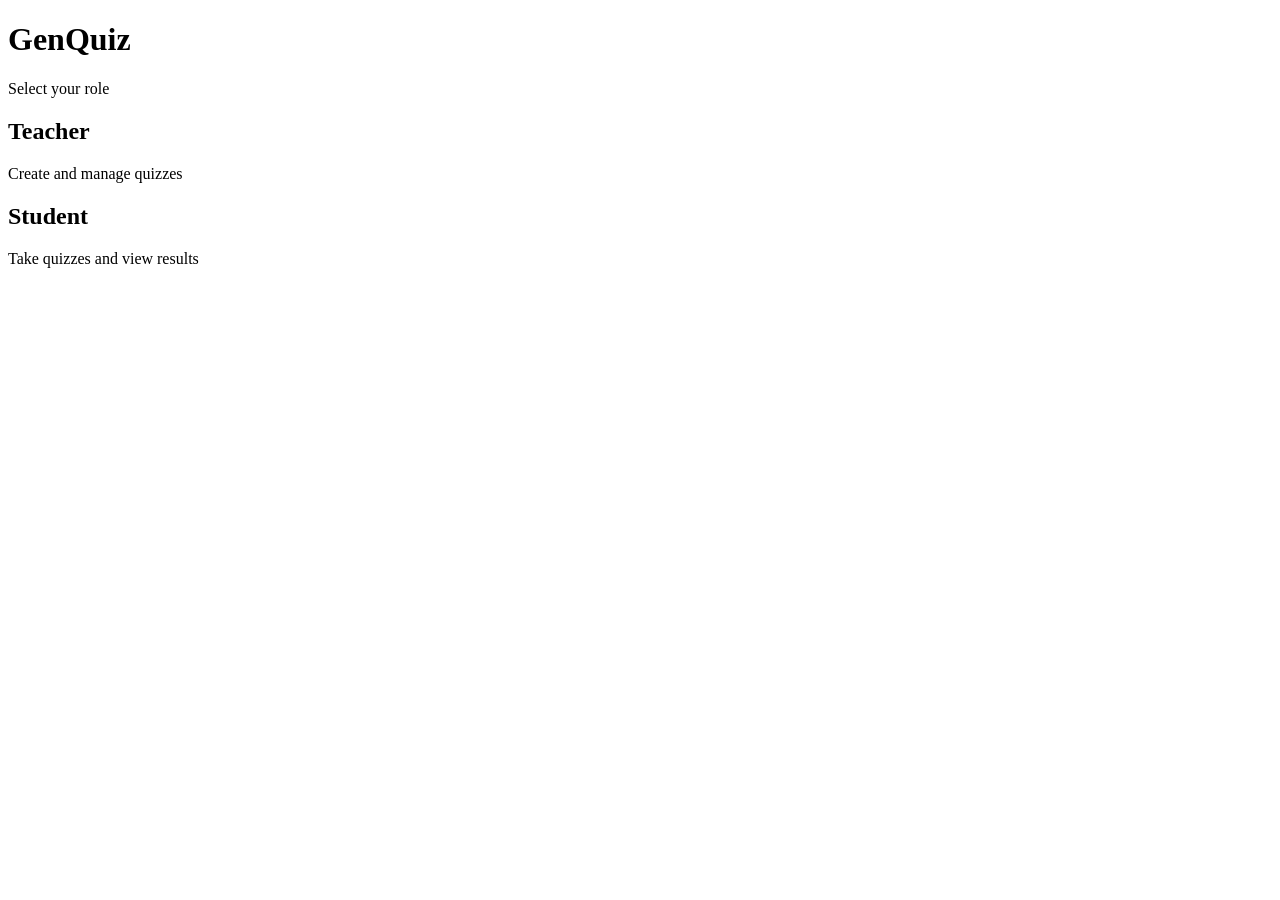
==== index.html @ 5c649da6 "Rename index.html.json to index.html" ====
<!DOCTYPE html>
<html lang="en">
<head>
<meta charset="UTF-8">
<meta name="viewport" content="width=device-width, initial-scale=1.0">
<title>GenQuiz</title>
<link rel="stylesheet" href="style.css">
</head>

<body>

<div class="container">

    <h1>GenQuiz</h1>
    <p>Select your role</p>

    <div class="roles">

        <div class="card" onclick="selectRole('teacher')">
            <h2>Teacher</h2>
            <p>Create and manage quizzes</p>
        </div>

        <div class="card" onclick="selectRole('student')">
            <h2>Student</h2>
            <p>Take quizzes and view results</p>
        </div>

    </div>

</div>

<script src="script.js"></script>
</body>
</html>
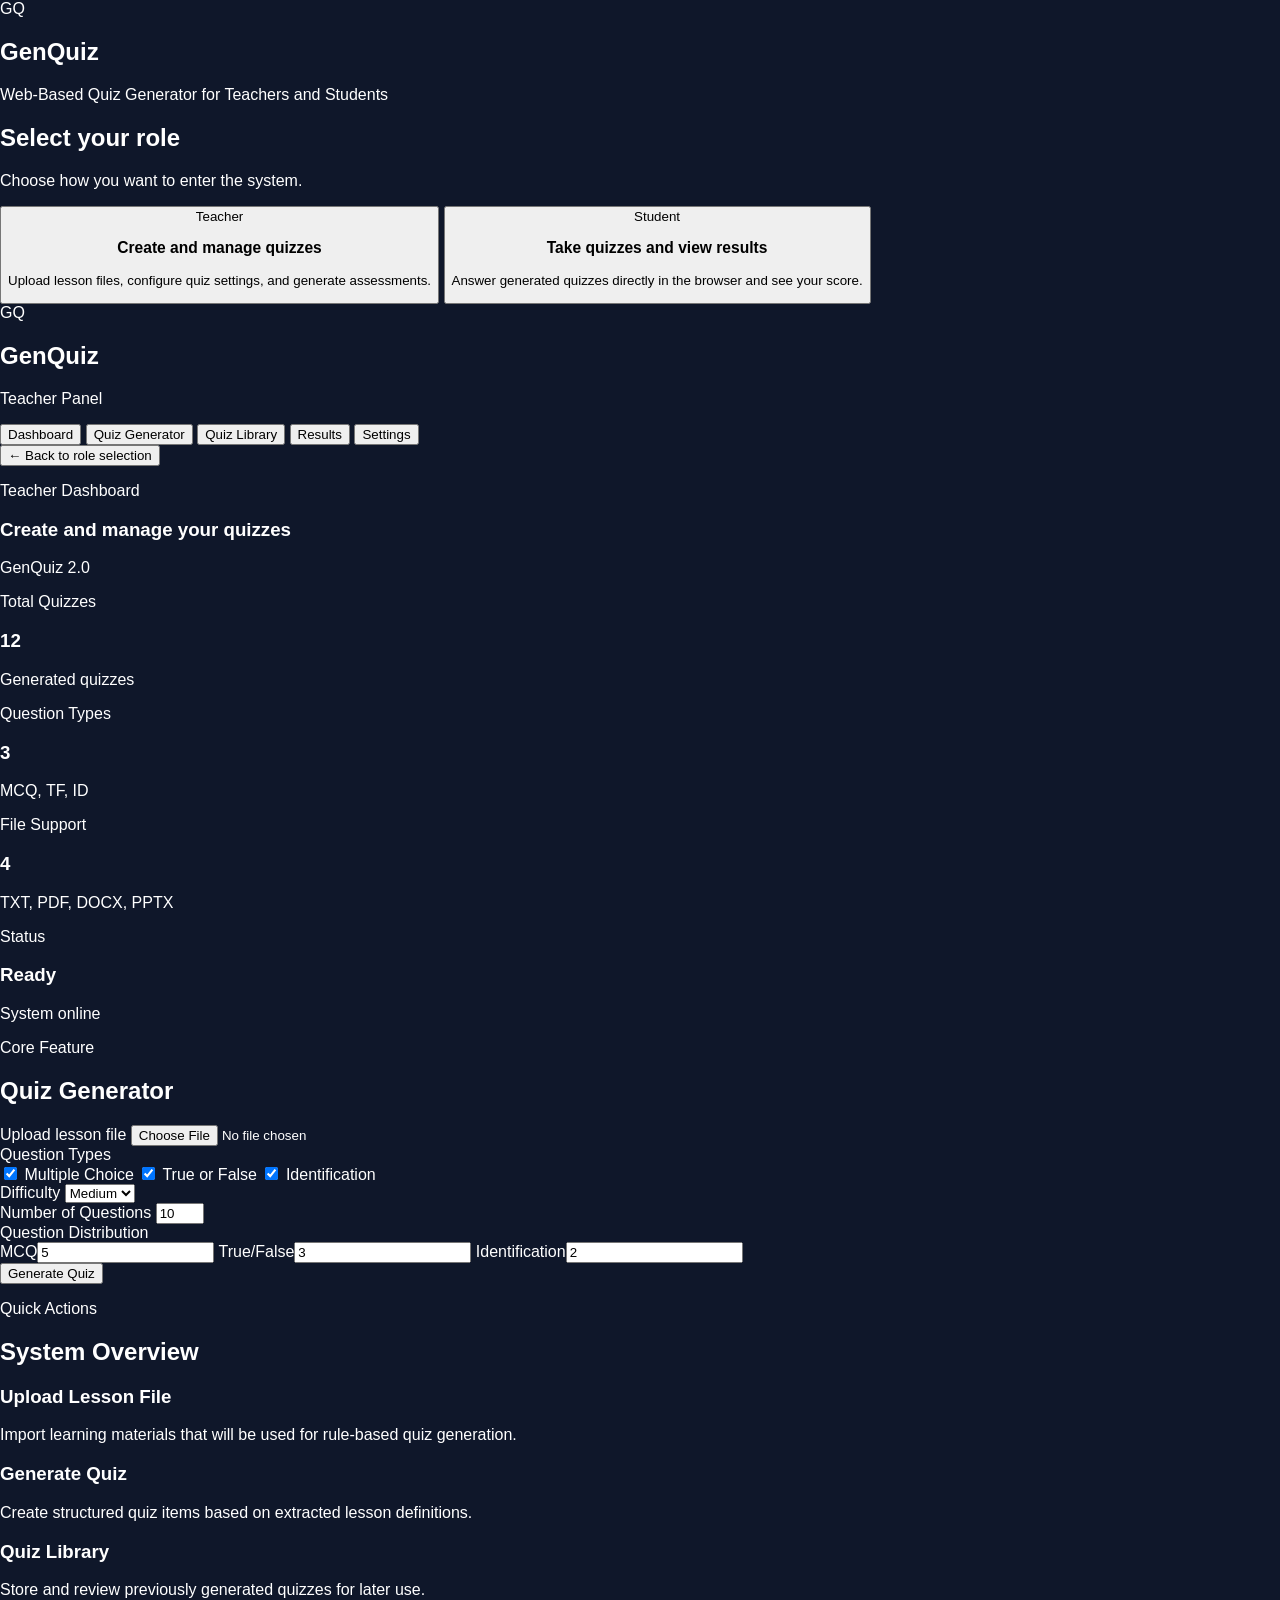
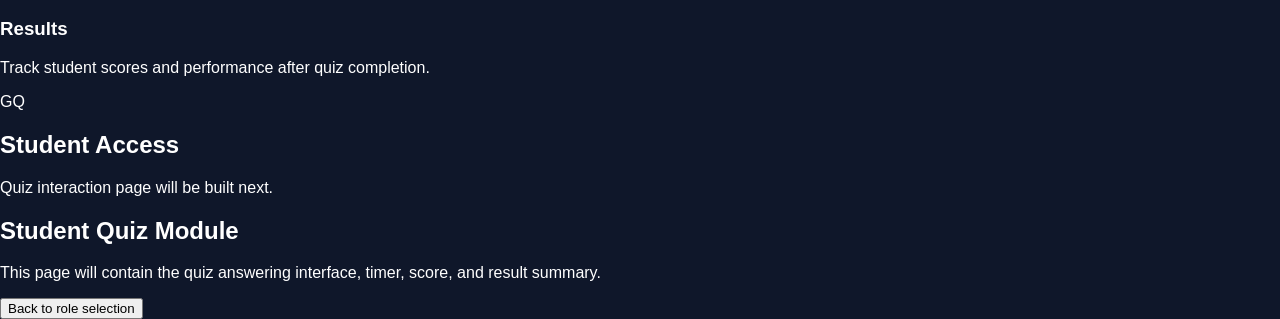
==== commit 35fe58e2: "Update index.html" ====
--- a/index.html
+++ b/index.html
@@ -1,35 +1,206 @@
+<!-- index.html -->
 <!DOCTYPE html>
 <html lang="en">
 <head>
-<meta charset="UTF-8">
-<meta name="viewport" content="width=device-width, initial-scale=1.0">
-<title>GenQuiz</title>
-<link rel="stylesheet" href="style.css">
+  <meta charset="UTF-8" />
+  <meta name="viewport" content="width=device-width, initial-scale=1.0" />
+  <title>GenQuiz</title>
+  <link rel="stylesheet" href="style.css" />
 </head>
-
 <body>
-
-<div class="container">
-
-    <h1>GenQuiz</h1>
-    <p>Select your role</p>
-
-    <div class="roles">
-
-        <div class="card" onclick="selectRole('teacher')">
-            <h2>Teacher</h2>
-            <p>Create and manage quizzes</p>
-        </div>
-
-        <div class="card" onclick="selectRole('student')">
-            <h2>Student</h2>
-            <p>Take quizzes and view results</p>
-        </div>
-
-    </div>
-
-</div>
-
-<script src="script.js"></script>
+  <main id="app">
+    <!-- Landing -->
+    <section id="landing-view" class="view active">
+      <div class="landing-shell">
+        <div class="brand-block">
+          <div class="brand-icon">GQ</div>
+          <div>
+            <h1 class="brand-title">GenQuiz</h1>
+            <p class="brand-subtitle">Web-Based Quiz Generator for Teachers and Students</p>
+          </div>
+        </div>
+
+        <div class="hero-copy">
+          <h2>Select your role</h2>
+          <p>Choose how you want to enter the system.</p>
+        </div>
+
+        <div class="role-grid">
+          <button class="role-card" id="teacher-role-btn" type="button">
+            <div class="role-badge">Teacher</div>
+            <h3>Create and manage quizzes</h3>
+            <p>Upload lesson files, configure quiz settings, and generate assessments.</p>
+          </button>
+
+          <button class="role-card" id="student-role-btn" type="button">
+            <div class="role-badge">Student</div>
+            <h3>Take quizzes and view results</h3>
+            <p>Answer generated quizzes directly in the browser and see your score.</p>
+          </button>
+        </div>
+      </div>
+    </section>
+
+    <!-- Teacher Dashboard -->
+    <section id="teacher-view" class="view">
+      <div class="dashboard-layout">
+        <aside class="sidebar">
+          <div class="sidebar-brand">
+            <div class="brand-icon small">GQ</div>
+            <div>
+              <h2>GenQuiz</h2>
+              <p>Teacher Panel</p>
+            </div>
+          </div>
+
+          <nav class="sidebar-nav">
+            <button class="nav-item active" type="button">Dashboard</button>
+            <button class="nav-item" type="button">Quiz Generator</button>
+            <button class="nav-item" type="button">Quiz Library</button>
+            <button class="nav-item" type="button">Results</button>
+            <button class="nav-item" type="button">Settings</button>
+          </nav>
+
+          <button class="sidebar-back" id="teacher-back-btn" type="button">← Back to role selection</button>
+        </aside>
+
+        <section class="dashboard-main">
+          <header class="dashboard-header">
+            <div>
+              <p class="eyebrow">Teacher Dashboard</p>
+              <h1>Create and manage your quizzes</h1>
+            </div>
+            <div class="header-chip">GenQuiz 2.0</div>
+          </header>
+
+          <section class="stats-grid">
+            <article class="stat-card">
+              <p>Total Quizzes</p>
+              <h3>12</h3>
+              <span>Generated quizzes</span>
+            </article>
+            <article class="stat-card">
+              <p>Question Types</p>
+              <h3>3</h3>
+              <span>MCQ, TF, ID</span>
+            </article>
+            <article class="stat-card">
+              <p>File Support</p>
+              <h3>4</h3>
+              <span>TXT, PDF, DOCX, PPTX</span>
+            </article>
+            <article class="stat-card">
+              <p>Status</p>
+              <h3>Ready</h3>
+              <span>System online</span>
+            </article>
+          </section>
+
+          <section class="content-grid">
+            <article class="panel">
+              <div class="panel-head">
+                <div>
+                  <p class="eyebrow">Core Feature</p>
+                  <h2>Quiz Generator</h2>
+                </div>
+              </div>
+
+              <form class="quiz-form" onsubmit="return false;">
+                <div class="form-group">
+                  <label for="lesson-file">Upload lesson file</label>
+                  <input id="lesson-file" type="file" />
+                </div>
+
+                <div class="form-group">
+                  <label>Question Types</label>
+                  <div class="checkbox-stack">
+                    <label><input type="checkbox" checked /> Multiple Choice</label>
+                    <label><input type="checkbox" checked /> True or False</label>
+                    <label><input type="checkbox" checked /> Identification</label>
+                  </div>
+                </div>
+
+                <div class="two-col">
+                  <div class="form-group">
+                    <label for="difficulty">Difficulty</label>
+                    <select id="difficulty">
+                      <option>Easy</option>
+                      <option selected>Medium</option>
+                      <option>Hard</option>
+                    </select>
+                  </div>
+
+                  <div class="form-group">
+                    <label for="question-count">Number of Questions</label>
+                    <input id="question-count" type="number" min="5" max="50" value="10" />
+                  </div>
+                </div>
+
+                <div class="form-group">
+                  <label>Question Distribution</label>
+                  <div class="distribution-grid">
+                    <label><span>MCQ</span><input type="number" min="0" value="5" /></label>
+                    <label><span>True/False</span><input type="number" min="0" value="3" /></label>
+                    <label><span>Identification</span><input type="number" min="0" value="2" /></label>
+                  </div>
+                </div>
+
+                <button class="primary-btn" type="button">Generate Quiz</button>
+              </form>
+            </article>
+
+            <article class="panel">
+              <div class="panel-head">
+                <div>
+                  <p class="eyebrow">Quick Actions</p>
+                  <h2>System Overview</h2>
+                </div>
+              </div>
+
+              <div class="quick-list">
+                <div class="quick-item">
+                  <h3>Upload Lesson File</h3>
+                  <p>Import learning materials that will be used for rule-based quiz generation.</p>
+                </div>
+                <div class="quick-item">
+                  <h3>Generate Quiz</h3>
+                  <p>Create structured quiz items based on extracted lesson definitions.</p>
+                </div>
+                <div class="quick-item">
+                  <h3>Quiz Library</h3>
+                  <p>Store and review previously generated quizzes for later use.</p>
+                </div>
+                <div class="quick-item">
+                  <h3>Results</h3>
+                  <p>Track student scores and performance after quiz completion.</p>
+                </div>
+              </div>
+            </article>
+          </section>
+        </section>
+      </div>
+    </section>
+
+    <!-- Student View -->
+    <section id="student-view" class="view">
+      <div class="student-shell">
+        <div class="brand-block centered">
+          <div class="brand-icon">GQ</div>
+          <div>
+            <h1 class="brand-title">Student Access</h1>
+            <p class="brand-subtitle">Quiz interaction page will be built next.</p>
+          </div>
+        </div>
+
+        <div class="student-card">
+          <h2>Student Quiz Module</h2>
+          <p>This page will contain the quiz answering interface, timer, score, and result summary.</p>
+          <button class="primary-btn" id="student-back-btn" type="button">Back to role selection</button>
+        </div>
+      </div>
+    </section>
+  </main>
+
+  <script src="script.js"></script>
 </body>
 </html>
--- a/style.css
+++ b/style.css
@@ -0,0 +1,32 @@
+body{
+    margin:0;
+    font-family:Arial, Helvetica, sans-serif;
+    background:#0f172a;
+    color:white;
+}
+
+.container{
+    text-align:center;
+    margin-top:100px;
+}
+
+.roles{
+    display:flex;
+    justify-content:center;
+    gap:40px;
+    margin-top:40px;
+}
+
+.card{
+    background:#1e293b;
+    padding:30px;
+    width:200px;
+    border-radius:10px;
+    cursor:pointer;
+    transition:0.3s;
+}
+
+.card:hover{
+    transform:scale(1.05);
+    background:#334155;
+}
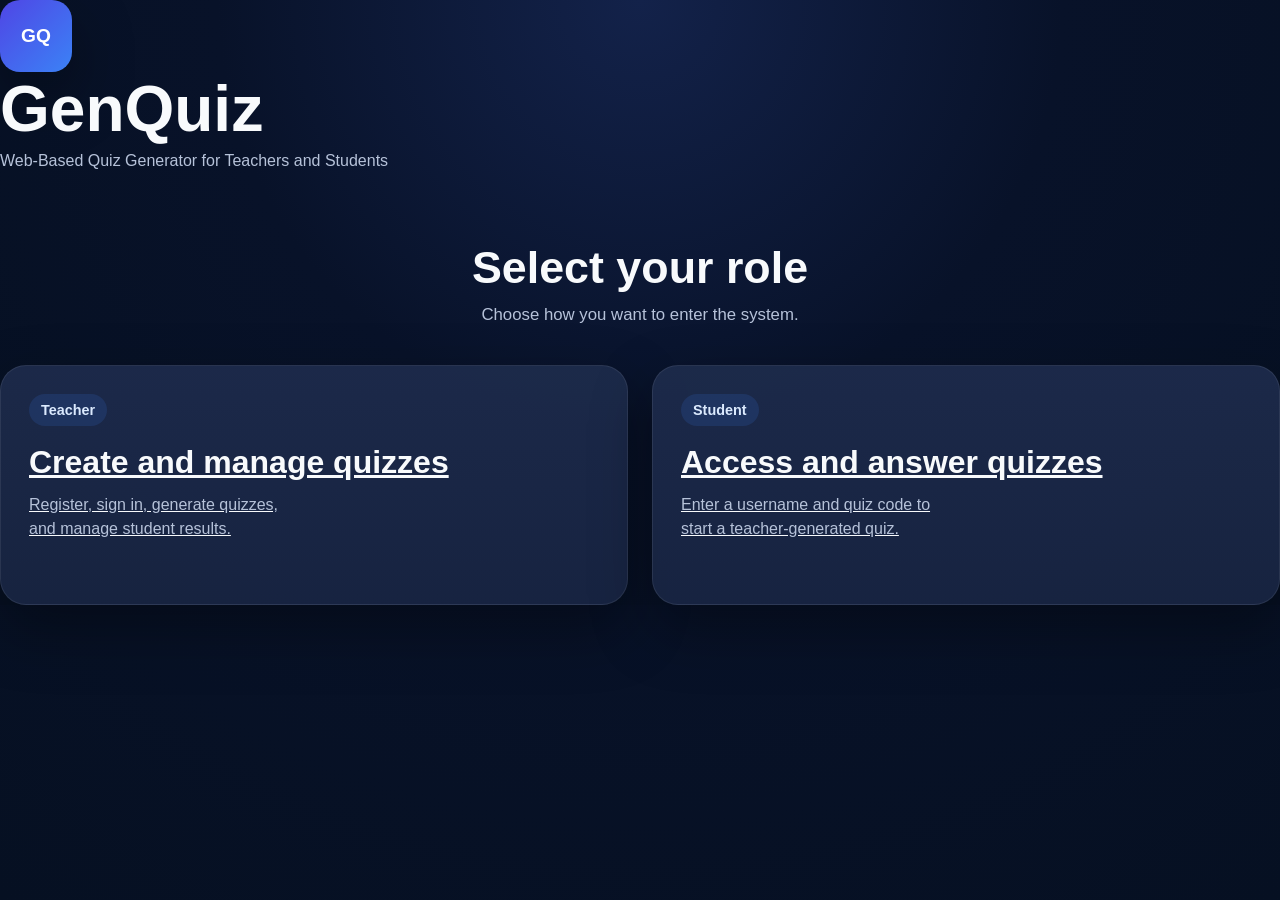
==== commit 03ee4ffd: "Update index.html" ====
--- a/index.html
+++ b/index.html
@@ -1,4 +1,3 @@
-<!-- index.html -->
 <!DOCTYPE html>
 <html lang="en">
 <head>
@@ -8,199 +7,35 @@
   <link rel="stylesheet" href="style.css" />
 </head>
 <body>
-  <main id="app">
-    <!-- Landing -->
-    <section id="landing-view" class="view active">
-      <div class="landing-shell">
-        <div class="brand-block">
-          <div class="brand-icon">GQ</div>
-          <div>
-            <h1 class="brand-title">GenQuiz</h1>
-            <p class="brand-subtitle">Web-Based Quiz Generator for Teachers and Students</p>
-          </div>
-        </div>
-
-        <div class="hero-copy">
-          <h2>Select your role</h2>
-          <p>Choose how you want to enter the system.</p>
-        </div>
-
-        <div class="role-grid">
-          <button class="role-card" id="teacher-role-btn" type="button">
-            <div class="role-badge">Teacher</div>
-            <h3>Create and manage quizzes</h3>
-            <p>Upload lesson files, configure quiz settings, and generate assessments.</p>
-          </button>
-
-          <button class="role-card" id="student-role-btn" type="button">
-            <div class="role-badge">Student</div>
-            <h3>Take quizzes and view results</h3>
-            <p>Answer generated quizzes directly in the browser and see your score.</p>
-          </button>
+  <main class="page-center">
+    <section class="hero-shell">
+      <div class="brand-row">
+        <div class="brand-icon">GQ</div>
+        <div>
+          <h1 class="brand-title">GenQuiz</h1>
+          <p class="brand-subtitle">Web-Based Quiz Generator for Teachers and Students</p>
         </div>
       </div>
-    </section>
 
-    <!-- Teacher Dashboard -->
-    <section id="teacher-view" class="view">
-      <div class="dashboard-layout">
-        <aside class="sidebar">
-          <div class="sidebar-brand">
-            <div class="brand-icon small">GQ</div>
-            <div>
-              <h2>GenQuiz</h2>
-              <p>Teacher Panel</p>
-            </div>
-          </div>
+      <div class="hero-copy">
+        <h2>Select your role</h2>
+        <p>Choose how you want to enter the system.</p>
+      </div>
 
-          <nav class="sidebar-nav">
-            <button class="nav-item active" type="button">Dashboard</button>
-            <button class="nav-item" type="button">Quiz Generator</button>
-            <button class="nav-item" type="button">Quiz Library</button>
-            <button class="nav-item" type="button">Results</button>
-            <button class="nav-item" type="button">Settings</button>
-          </nav>
+      <div class="role-grid">
+        <a class="role-card" href="teacher-login.html">
+          <div class="role-badge">Teacher</div>
+          <h3>Create and manage quizzes</h3>
+          <p>Register, sign in, generate quizzes, and manage student results.</p>
+        </a>
 
-          <button class="sidebar-back" id="teacher-back-btn" type="button">← Back to role selection</button>
-        </aside>
-
-        <section class="dashboard-main">
-          <header class="dashboard-header">
-            <div>
-              <p class="eyebrow">Teacher Dashboard</p>
-              <h1>Create and manage your quizzes</h1>
-            </div>
-            <div class="header-chip">GenQuiz 2.0</div>
-          </header>
-
-          <section class="stats-grid">
-            <article class="stat-card">
-              <p>Total Quizzes</p>
-              <h3>12</h3>
-              <span>Generated quizzes</span>
-            </article>
-            <article class="stat-card">
-              <p>Question Types</p>
-              <h3>3</h3>
-              <span>MCQ, TF, ID</span>
-            </article>
-            <article class="stat-card">
-              <p>File Support</p>
-              <h3>4</h3>
-              <span>TXT, PDF, DOCX, PPTX</span>
-            </article>
-            <article class="stat-card">
-              <p>Status</p>
-              <h3>Ready</h3>
-              <span>System online</span>
-            </article>
-          </section>
-
-          <section class="content-grid">
-            <article class="panel">
-              <div class="panel-head">
-                <div>
-                  <p class="eyebrow">Core Feature</p>
-                  <h2>Quiz Generator</h2>
-                </div>
-              </div>
-
-              <form class="quiz-form" onsubmit="return false;">
-                <div class="form-group">
-                  <label for="lesson-file">Upload lesson file</label>
-                  <input id="lesson-file" type="file" />
-                </div>
-
-                <div class="form-group">
-                  <label>Question Types</label>
-                  <div class="checkbox-stack">
-                    <label><input type="checkbox" checked /> Multiple Choice</label>
-                    <label><input type="checkbox" checked /> True or False</label>
-                    <label><input type="checkbox" checked /> Identification</label>
-                  </div>
-                </div>
-
-                <div class="two-col">
-                  <div class="form-group">
-                    <label for="difficulty">Difficulty</label>
-                    <select id="difficulty">
-                      <option>Easy</option>
-                      <option selected>Medium</option>
-                      <option>Hard</option>
-                    </select>
-                  </div>
-
-                  <div class="form-group">
-                    <label for="question-count">Number of Questions</label>
-                    <input id="question-count" type="number" min="5" max="50" value="10" />
-                  </div>
-                </div>
-
-                <div class="form-group">
-                  <label>Question Distribution</label>
-                  <div class="distribution-grid">
-                    <label><span>MCQ</span><input type="number" min="0" value="5" /></label>
-                    <label><span>True/False</span><input type="number" min="0" value="3" /></label>
-                    <label><span>Identification</span><input type="number" min="0" value="2" /></label>
-                  </div>
-                </div>
-
-                <button class="primary-btn" type="button">Generate Quiz</button>
-              </form>
-            </article>
-
-            <article class="panel">
-              <div class="panel-head">
-                <div>
-                  <p class="eyebrow">Quick Actions</p>
-                  <h2>System Overview</h2>
-                </div>
-              </div>
-
-              <div class="quick-list">
-                <div class="quick-item">
-                  <h3>Upload Lesson File</h3>
-                  <p>Import learning materials that will be used for rule-based quiz generation.</p>
-                </div>
-                <div class="quick-item">
-                  <h3>Generate Quiz</h3>
-                  <p>Create structured quiz items based on extracted lesson definitions.</p>
-                </div>
-                <div class="quick-item">
-                  <h3>Quiz Library</h3>
-                  <p>Store and review previously generated quizzes for later use.</p>
-                </div>
-                <div class="quick-item">
-                  <h3>Results</h3>
-                  <p>Track student scores and performance after quiz completion.</p>
-                </div>
-              </div>
-            </article>
-          </section>
-        </section>
-      </div>
-    </section>
-
-    <!-- Student View -->
-    <section id="student-view" class="view">
-      <div class="student-shell">
-        <div class="brand-block centered">
-          <div class="brand-icon">GQ</div>
-          <div>
-            <h1 class="brand-title">Student Access</h1>
-            <p class="brand-subtitle">Quiz interaction page will be built next.</p>
-          </div>
-        </div>
-
-        <div class="student-card">
-          <h2>Student Quiz Module</h2>
-          <p>This page will contain the quiz answering interface, timer, score, and result summary.</p>
-          <button class="primary-btn" id="student-back-btn" type="button">Back to role selection</button>
-        </div>
+        <a class="role-card" href="student-access.html">
+          <div class="role-badge">Student</div>
+          <h3>Access and answer quizzes</h3>
+          <p>Enter a username and quiz code to start a teacher-generated quiz.</p>
+        </a>
       </div>
     </section>
   </main>
-
-  <script src="script.js"></script>
 </body>
 </html>
--- a/style.css
+++ b/style.css
@@ -1,32 +1,452 @@
-body{
-    margin:0;
-    font-family:Arial, Helvetica, sans-serif;
-    background:#0f172a;
-    color:white;
-}
-
-.container{
-    text-align:center;
-    margin-top:100px;
-}
-
-.roles{
-    display:flex;
-    justify-content:center;
-    gap:40px;
-    margin-top:40px;
-}
-
-.card{
-    background:#1e293b;
-    padding:30px;
-    width:200px;
-    border-radius:10px;
-    cursor:pointer;
-    transition:0.3s;
-}
-
-.card:hover{
-    transform:scale(1.05);
-    background:#334155;
-}
+/* style.css */
+:root {
+  --bg: #081229;
+  --bg-soft: #0d1835;
+  --panel: #182542;
+  --panel-2: #1d2b4b;
+  --line: rgba(255, 255, 255, 0.08);
+  --text: #f8fafc;
+  --muted: #b6c2d9;
+  --accent: #3b82f6;
+  --accent-2: #4f46e5;
+  --shadow: 0 24px 60px rgba(0, 0, 0, 0.35);
+  --radius: 20px;
+}
+
+* {
+  box-sizing: border-box;
+}
+
+html,
+body {
+  margin: 0;
+  min-height: 100%;
+  font-family: Arial, Helvetica, sans-serif;
+  background:
+    radial-gradient(circle at top, #13224a 0%, #081229 48%, #061022 100%);
+  color: var(--text);
+}
+
+button,
+input,
+select {
+  font: inherit;
+}
+
+.view {
+  display: none;
+  min-height: 100vh;
+}
+
+.view.active {
+  display: block;
+}
+
+/* Landing */
+.landing-shell {
+  width: min(1100px, calc(100% - 32px));
+  margin: 0 auto;
+  padding: 56px 0 80px;
+}
+
+.brand-block {
+  display: flex;
+  align-items: center;
+  gap: 16px;
+}
+
+.brand-block.centered {
+  justify-content: center;
+}
+
+.brand-icon {
+  width: 72px;
+  height: 72px;
+  border-radius: 20px;
+  display: grid;
+  place-items: center;
+  background: linear-gradient(135deg, var(--accent-2), var(--accent));
+  color: white;
+  font-weight: 700;
+  font-size: 1.2rem;
+  box-shadow: var(--shadow);
+}
+
+.brand-icon.small {
+  width: 48px;
+  height: 48px;
+  border-radius: 14px;
+  font-size: 0.9rem;
+}
+
+.brand-title {
+  margin: 0;
+  font-size: clamp(2.2rem, 6vw, 4rem);
+}
+
+.brand-subtitle {
+  margin: 6px 0 0;
+  color: var(--muted);
+}
+
+.hero-copy {
+  text-align: center;
+  margin: 72px 0 40px;
+}
+
+.hero-copy h2 {
+  margin: 0 0 12px;
+  font-size: clamp(1.8rem, 4vw, 2.8rem);
+}
+
+.hero-copy p {
+  margin: 0;
+  color: var(--muted);
+  font-size: 1.05rem;
+}
+
+.role-grid {
+  display: grid;
+  grid-template-columns: repeat(2, minmax(0, 1fr));
+  gap: 24px;
+}
+
+.role-card {
+  text-align: left;
+  border: 1px solid var(--line);
+  border-radius: 26px;
+  background: linear-gradient(180deg, rgba(29, 43, 75, 0.95), rgba(24, 37, 66, 0.95));
+  color: var(--text);
+  padding: 28px;
+  min-height: 240px;
+  cursor: pointer;
+  transition: transform 0.2s ease, border-color 0.2s ease, background 0.2s ease;
+  box-shadow: var(--shadow);
+}
+
+.role-card:hover {
+  transform: translateY(-4px);
+  border-color: rgba(59, 130, 246, 0.55);
+}
+
+.role-card h3 {
+  margin: 18px 0 12px;
+  font-size: 2rem;
+}
+
+.role-card p {
+  margin: 0;
+  color: var(--muted);
+  line-height: 1.5;
+  max-width: 280px;
+}
+
+.role-badge {
+  display: inline-flex;
+  padding: 8px 12px;
+  border-radius: 999px;
+  background: rgba(59, 130, 246, 0.14);
+  color: #dbeafe;
+  font-size: 0.9rem;
+  font-weight: 700;
+}
+
+/* Dashboard */
+.dashboard-layout {
+  display: grid;
+  grid-template-columns: 280px 1fr;
+  min-height: 100vh;
+}
+
+.sidebar {
+  border-right: 1px solid var(--line);
+  background: rgba(7, 15, 33, 0.92);
+  padding: 28px 20px;
+  display: flex;
+  flex-direction: column;
+  gap: 28px;
+}
+
+.sidebar-brand {
+  display: flex;
+  gap: 14px;
+  align-items: center;
+}
+
+.sidebar-brand h2,
+.sidebar-brand p {
+  margin: 0;
+}
+
+.sidebar-brand p {
+  color: var(--muted);
+  font-size: 0.9rem;
+}
+
+.sidebar-nav {
+  display: grid;
+  gap: 10px;
+}
+
+.nav-item {
+  border: 1px solid transparent;
+  background: transparent;
+  color: var(--muted);
+  text-align: left;
+  padding: 12px 14px;
+  border-radius: 14px;
+  cursor: pointer;
+}
+
+.nav-item.active,
+.nav-item:hover {
+  background: rgba(59, 130, 246, 0.1);
+  color: var(--text);
+  border-color: rgba(59, 130, 246, 0.2);
+}
+
+.sidebar-back {
+  margin-top: auto;
+  border: 1px solid var(--line);
+  background: transparent;
+  color: var(--text);
+  padding: 14px 16px;
+  border-radius: 14px;
+  cursor: pointer;
+}
+
+.dashboard-main {
+  padding: 32px;
+}
+
+.dashboard-header {
+  display: flex;
+  justify-content: space-between;
+  gap: 20px;
+  align-items: center;
+  margin-bottom: 28px;
+}
+
+.dashboard-header h1 {
+  margin: 4px 0 0;
+  font-size: clamp(1.7rem, 4vw, 2.4rem);
+}
+
+.eyebrow {
+  margin: 0;
+  color: var(--muted);
+  font-size: 0.9rem;
+  text-transform: uppercase;
+  letter-spacing: 0.08em;
+}
+
+.header-chip {
+  border: 1px solid var(--line);
+  background: rgba(255, 255, 255, 0.04);
+  padding: 10px 14px;
+  border-radius: 999px;
+  color: var(--muted);
+}
+
+.stats-grid {
+  display: grid;
+  grid-template-columns: repeat(4, minmax(0, 1fr));
+  gap: 18px;
+  margin-bottom: 24px;
+}
+
+.stat-card,
+.panel,
+.student-card {
+  background: linear-gradient(180deg, rgba(29, 43, 75, 0.96), rgba(24, 37, 66, 0.96));
+  border: 1px solid var(--line);
+  border-radius: var(--radius);
+  box-shadow: var(--shadow);
+}
+
+.stat-card {
+  padding: 20px;
+}
+
+.stat-card p,
+.stat-card span {
+  margin: 0;
+  color: var(--muted);
+}
+
+.stat-card h3 {
+  margin: 12px 0 8px;
+  font-size: 2rem;
+}
+
+.content-grid {
+  display: grid;
+  grid-template-columns: 1.1fr 0.9fr;
+  gap: 24px;
+}
+
+.panel {
+  padding: 24px;
+}
+
+.panel-head {
+  margin-bottom: 18px;
+}
+
+.panel-head h2 {
+  margin: 6px 0 0;
+}
+
+.quiz-form {
+  display: grid;
+  gap: 18px;
+}
+
+.form-group {
+  display: grid;
+  gap: 10px;
+}
+
+.form-group label {
+  font-weight: 700;
+}
+
+input[type="file"],
+input[type="number"],
+select {
+  width: 100%;
+  border: 1px solid var(--line);
+  background: rgba(255, 255, 255, 0.05);
+  color: var(--text);
+  padding: 12px 14px;
+  border-radius: 14px;
+}
+
+.checkbox-stack {
+  display: grid;
+  gap: 10px;
+}
+
+.checkbox-stack label,
+.distribution-grid label {
+  color: var(--muted);
+}
+
+.two-col {
+  display: grid;
+  grid-template-columns: repeat(2, minmax(0, 1fr));
+  gap: 16px;
+}
+
+.distribution-grid {
+  display: grid;
+  gap: 12px;
+}
+
+.distribution-grid label {
+  display: grid;
+  grid-template-columns: 1fr 110px;
+  gap: 12px;
+  align-items: center;
+}
+
+.primary-btn {
+  border: 0;
+  background: linear-gradient(135deg, var(--accent-2), var(--accent));
+  color: white;
+  padding: 14px 18px;
+  border-radius: 16px;
+  cursor: pointer;
+  font-weight: 700;
+  box-shadow: var(--shadow);
+}
+
+.quick-list {
+  display: grid;
+  gap: 14px;
+}
+
+.quick-item {
+  border: 1px solid var(--line);
+  background: rgba(255, 255, 255, 0.03);
+  border-radius: 16px;
+  padding: 16px;
+}
+
+.quick-item h3 {
+  margin: 0 0 8px;
+}
+
+.quick-item p {
+  margin: 0;
+  color: var(--muted);
+  line-height: 1.5;
+}
+
+/* Student */
+.student-shell {
+  width: min(900px, calc(100% - 32px));
+  margin: 0 auto;
+  padding: 72px 0;
+}
+
+.student-card {
+  padding: 28px;
+  margin-top: 32px;
+}
+
+.student-card h2 {
+  margin-top: 0;
+}
+
+.student-card p {
+  color: var(--muted);
+  line-height: 1.6;
+  margin-bottom: 22px;
+}
+
+/* Responsive */
+@media (max-width: 980px) {
+  .dashboard-layout {
+    grid-template-columns: 1fr;
+  }
+
+  .sidebar {
+    border-right: 0;
+    border-bottom: 1px solid var(--line);
+  }
+
+  .stats-grid,
+  .content-grid,
+  .role-grid {
+    grid-template-columns: 1fr;
+  }
+}
+
+@media (max-width: 640px) {
+  .landing-shell {
+    padding-top: 36px;
+  }
+
+  .hero-copy {
+    margin-top: 48px;
+  }
+
+  .role-card {
+    min-height: 200px;
+  }
+
+  .dashboard-main {
+    padding: 20px;
+  }
+
+  .dashboard-header,
+  .two-col,
+  .distribution-grid label {
+    grid-template-columns: 1fr;
+  }
+
+  .dashboard-header {
+    display: grid;
+  }
+                     }
